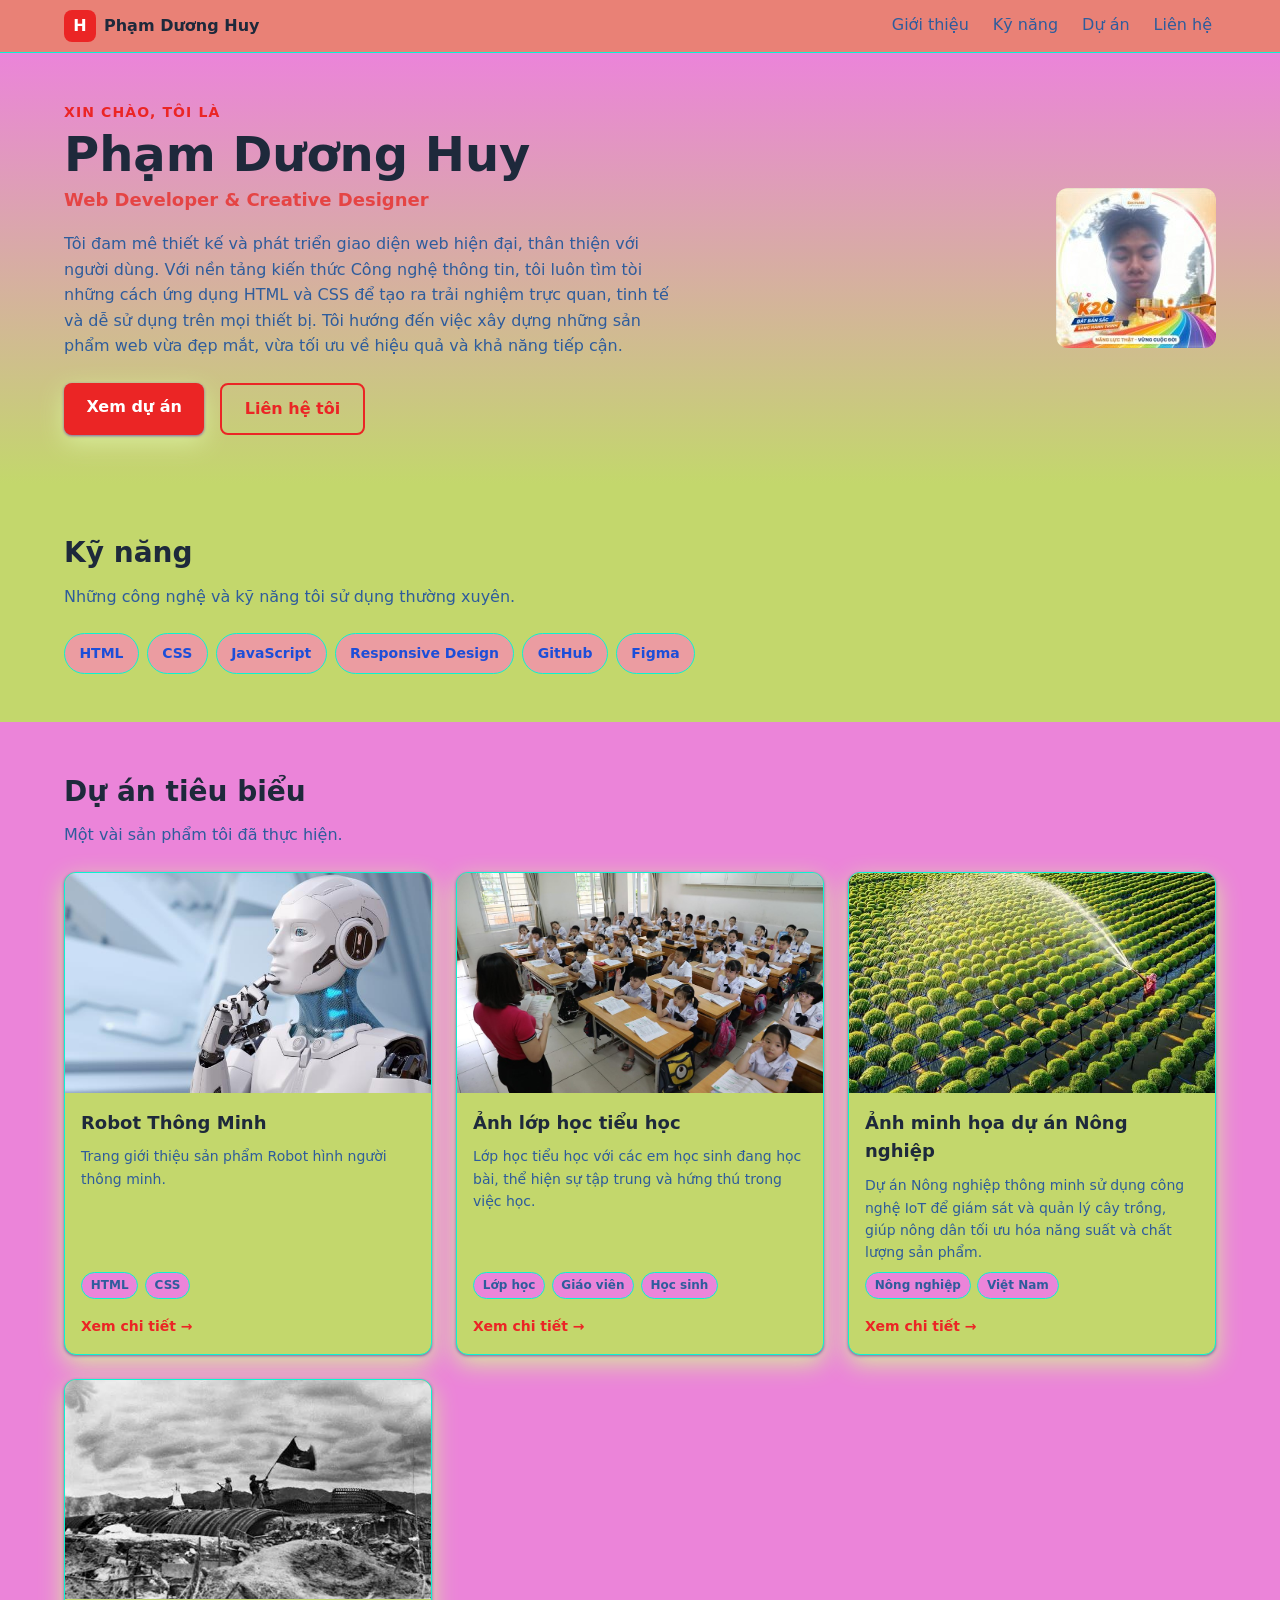
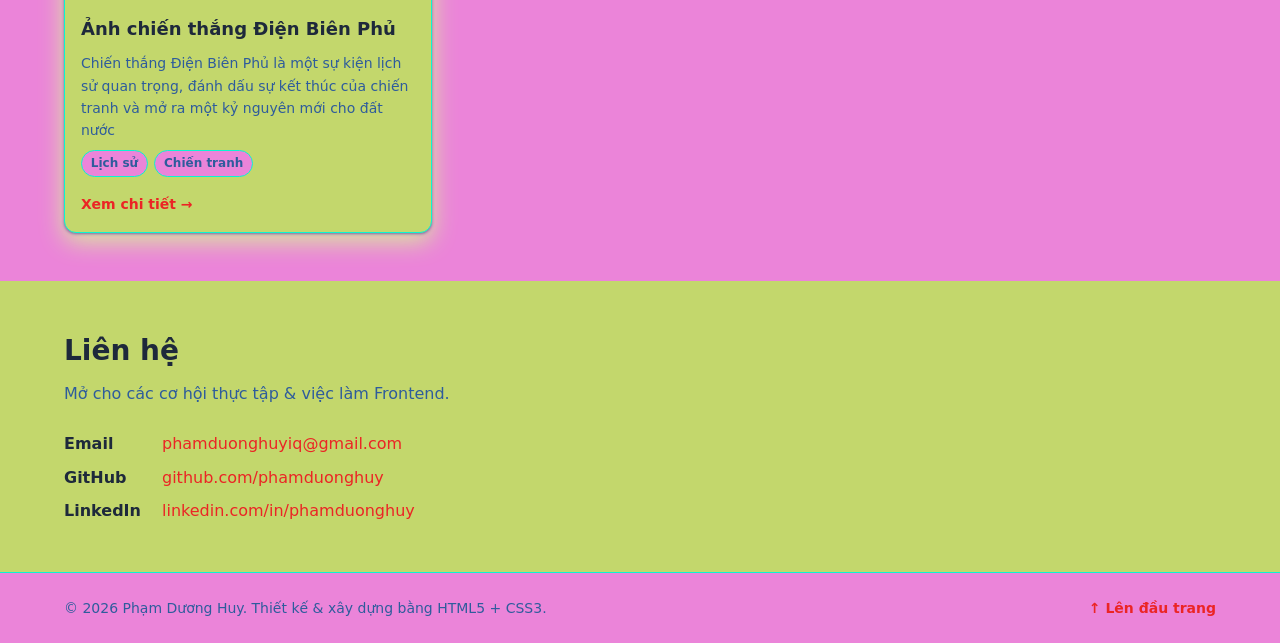
==== KT A2.1/index.html @ f06070e9 "Add full project source code" ====
<!DOCTYPE html>
<!-- lang="vi" khai báo ngôn ngữ trang → hỗ trợ screen reader & SEO -->
<html lang="vi">

<head>
  <!-- ========== METADATA BẮT BUỘC ========== -->
  <meta charset="UTF-8" />
  <!-- viewport: nền tảng của responsive mobile-first, khóa tỉ lệ 1:1 với thiết bị -->
  <meta name="viewport" content="width=device-width, initial-scale=1.0" />
  <meta name="description"
    content="Portfolio CV của Phạm Dương Huy – Frontend Developer. Dự án, kỹ năng và thông tin liên hệ." />
  <meta name="author" content="Phạm Dương Huy" />
  <title>Phạm Dương Huy · Frontend Developer</title>

  <!-- Liên kết tới file CSS tách rời (yêu cầu của bài) -->
  <link rel="stylesheet" href="./assets/css/styles.css" />
</head>

<body>

  <!-- ========================================================== -->
  <!-- HEADER: nhận diện + điều hướng chính                        -->
  <!-- ========================================================== -->
  <header class="site-header">
    <div class="container header-inner">
      <!-- Thương hiệu cá nhân -->
      <a class="brand" href="#top" aria-label="Về đầu trang">
        <span class="brand-mark" aria-hidden="true">H</span>
        <span class="brand-name">Phạm Dương Huy</span>
      </a>

      <!-- NAV dùng Flexbox (xem styles.css) -->
      <nav class="main-nav" aria-label="Điều hướng chính">
        <ul class="nav-list">
          <li><a href="#about">Giới thiệu</a></li>
          <li><a href="#skills">Kỹ năng</a></li>
          <li><a href="#projects">Dự án</a></li>
          <li><a href="#contact">Liên hệ</a></li>
        </ul>
      </nav>
    </div>
  </header>

  <!-- ========================================================== -->
  <!-- MAIN: toàn bộ nội dung chính của trang                      -->
  <!-- ========================================================== -->
  <main id="top">
    <!-- ----- SECTION: Giới thiệu / Hero ----- -->
    <section id="about" class="hero">
      <div class="container hero-inner">
        <div class="hero-text">
          <p class="eyebrow">Xin chào, tôi là</p>
          <h1 class="hero-title">Phạm Dương Huy</h1>
          <p class="hero-role">Web Developer &amp; Creative Designer</p>
          <p class="hero-desc">
            Tôi đam mê thiết kế và phát triển giao diện web hiện đại, thân thiện với người dùng. Với nền tảng kiến thức
            Công nghệ thông tin, tôi luôn tìm tòi những cách ứng dụng HTML và CSS để tạo ra trải nghiệm trực quan, tinh
            tế và dễ sử dụng trên mọi thiết bị. Tôi hướng đến việc xây dựng những sản phẩm web vừa đẹp mắt, vừa tối ưu
            về hiệu quả và khả năng tiếp cận.
          </p>
          <div class="hero-actions">
            <a class="btn btn-primary" href="#projects">Xem dự án</a>
            <a class="btn btn-outline" href="#contact">Liên hệ tôi</a>
          </div>
        </div>

        <!-- Ảnh đại diện: dùng placeholder, thay bằng ảnh thật của bạn -->
        <figure class="hero-avatar">
          <img src="./assets/img/Huydz.png" alt="Ảnh đại diện của Phạm Dương Huy" width="320" height="320" />
        </figure>
      </div>
    </section>

    <!-- ----- SECTION: Kỹ năng ----- -->
    <section id="skills" class="section">
      <div class="container">
        <h2 class="section-title">Kỹ năng</h2>
        <p class="section-sub">Những công nghệ và kỹ năng tôi sử dụng thường xuyên.</p>

        <ul class="skill-grid">
          <li class="skill-chip">HTML</li>
          <li class="skill-chip">CSS</li>
          <li class="skill-chip">JavaScript</li>
          <li class="skill-chip">Responsive Design</li>
          <li class="skill-chip">GitHub</li>
          <li class="skill-chip">Figma</li>
        </ul>
      </div>
    </section>

    <!-- ----- SECTION: Dự án (danh sách thẻ dùng CSS Grid) ----- -->
    <section id="projects" class="section section-muted">
      <div class="container">
        <h2 class="section-title">Dự án tiêu biểu</h2>
        <p class="section-sub">Một vài sản phẩm tôi đã thực hiện.</p>

        <!-- .project-grid dùng CSS Grid (xem styles.css) -->
        <div class="project-grid">

          <!-- Mỗi thẻ là một <article> độc lập, có thể đứng riêng -->
          <article class="card">
            <img class="card-media" src="./assets/img/robot hình người.png" alt="Robot Thông Minh" width="600"
              height="360" />
            <div class="card-body">
              <h3 class="card-title">Robot Thông Minh</h3>
              <p class="card-desc">
                Trang giới thiệu sản phẩm Robot hình người thông minh.
              </p>
              <ul class="tag-list">
                <li>HTML</li>
                <li>CSS</li>
              </ul>
              <a class="card-link" href="#">Xem chi tiết →</a>
            </div>
          </article>

          <article class="card">
            <img class="card-media" src="./assets/img/Lớp học.jpg""
              alt=" Ảnh lớp học tiểu học" width="600" height="360" />
            <div class="card-body">
              <h3 class="card-title">Ảnh lớp học tiểu học</h3>
              <p class="card-desc">
                Lớp học tiểu học với các em học sinh đang học bài, thể hiện sự tập trung và hứng thú trong việc học.
              </p>
              <ul class="tag-list">
                <li>Lớp học</li>
                <li>Giáo viên</li>
                <li>Học sinh</li>
              </ul>
              <a class="card-link" href="#">Xem chi tiết →</a>
            </div>
          </article>

          <article class="card">
            <img class="card-media" src="assets/img/nông nghiệp.jpg" alt="Ảnh minh họa dự án Nông nghiệp" width="600"
              height="360" />
            <div class="card-body">
              <h3 class="card-title">Ảnh minh họa dự án Nông nghiệp</h3>
              <p class="card-desc">
                Dự án Nông nghiệp thông minh sử dụng công nghệ IoT để giám sát và quản lý cây trồng, giúp nông dân tối
                ưu hóa
                năng suất và chất lượng sản phẩm.
              </p>
              <ul class="tag-list">
                <li>Nông nghiệp</li>
                <li>Việt Nam</li>
              </ul>
              <a class="card-link" href="#">Xem chi tiết →</a>
            </div>
          </article>

          <article class="card">
            <img class="card-media" src="assets/img/lịch sử.jpg" alt="Ảnh chiến thắng Điện Biên Phủ" width="600"
              height="360" />
            <div class="card-body">
              <h3 class="card-title">Ảnh chiến thắng Điện Biên Phủ</h3>
              <p class="card-desc">
                Chiến thắng Điện Biên Phủ là một sự kiện lịch sử quan trọng, đánh dấu sự kết thúc của chiến tranh và mở
                ra
                một kỷ nguyên mới cho đất nước
              </p>
              <ul class="tag-list">
                <li>Lịch sử</li>
                <li>Chiến tranh</li>
              </ul>
              <a class="card-link" href="#">Xem chi tiết →</a>
            </div>
          </article>

        </div><!-- /.project-grid -->
      </div>
    </section>

    <!-- ----- SECTION: Liên hệ ----- -->
    <section id="contact" class="section">
      <div class="container contact-inner">
        <h2 class="section-title">Liên hệ</h2>
        <p class="section-sub">Mở cho các cơ hội thực tập &amp; việc làm Frontend.</p>

        <ul class="contact-list">
          <li><span class="contact-label">Email</span> <a
              href="mailto:phamduonghuyiq@gmail.com">phamduonghuyiq@gmail.com</a></li>
          <li><span class="contact-label">GitHub</span> <a
              href="https://github.com/phamduonghuy">github.com/phamduonghuy</a></li>
          <li><span class="contact-label">LinkedIn</span> <a
              href="https://linkedin.com/in/phamduonghuy">linkedin.com/in/phamduonghuy</a></li>
        </ul>
      </div>
    </section>

  </main>

  <!-- ========================================================== -->
  <!-- FOOTER                                                      -->
  <!-- ========================================================== -->
  <footer class="site-footer">
    <div class="container footer-inner">
      <p>© 2026 Phạm Dương Huy. Thiết kế &amp; xây dựng bằng HTML5 + CSS3.</p>
      <a href="#top" class="to-top">↑ Lên đầu trang</a>
    </div>
  </footer>

</body>

</html>
---- KT A2.1/assets/css/styles.css ----
/* ==========================================================================
   PORTFOLIO CV – styles.css
   Chiến lược: MOBILE-FIRST
   - Mặc định (ngoài media query) = giao diện cho màn hình nhỏ nhất (~360px)
   - @media (min-width: 768px)  → nâng cấp cho tablet
   - @media (min-width: 1280px) → nâng cấp cho desktop
   ========================================================================== */

/* ==========================================================================
   1. DESIGN TOKENS – biến hệ thống thị giác (màu, chữ, khoảng cách, bo góc)
   Dùng custom properties để thay đổi tập trung, nhất quán toàn trang.
   ========================================================================== */
:root {
  /* --- Bảng màu --- */
  --color-primary: #eb2525;      /* xanh thương hiệu */
  --color-primary-dark: #1d4ed8;
  --color-accent: #e54444;       /* tím nhấn */
  --color-text: #1e293b;         /* chữ chính */
  --color-text-soft: #2e5c9c;    /* chữ phụ */
  --color-bg: #c3d76c;           /* nền trang */
  --color-surface: #eb84d9;      /* nền vùng nhấn */
  --color-border: #0bf4d1;       /* viền */
  --color-chip: #eb9ca1;         /* nền chip kỹ năng */

  /* --- Typography --- */
  --font-base: system-ui, -apple-system, "Segoe UI", Roboto, Helvetica, Arial, sans-serif;
  --fs-sm: 0.875rem;   /* 14px */
  --fs-base: 1rem;     /* 16px */
  --fs-lg: 1.125rem;   /* 18px */
  --fs-h2: 1.5rem;     /* 24px */
  --fs-h1: 2rem;       /* 32px (sẽ tăng ở desktop) */
  --lh-base: 1.6;

  /* --- Khoảng cách (spacing scale) --- */
  --space-1: 0.5rem;
  --space-2: 1rem;
  --space-3: 1.5rem;
  --space-4: 2rem;
  --space-5: 3rem;

  /* --- Bố cục --- */
  --container-max: 1200px;
  --radius: 12px;
  --radius-sm: 8px;
  --shadow: 0 1px 3px rgb(124, 101, 165), 0 8px 24px rgb(216, 237, 154);
}

/* ==========================================================================
   2. CHUẨN HÓA BOX MODEL + RESET CƠ BẢN
   ========================================================================== */
*,
*::before,
*::after {
  box-sizing: border-box;   /* width đã bao gồm padding + border → dễ tính toán */
}

* {
  margin: 0;
  padding: 0;
}

html {
  scroll-behavior: smooth;        /* cuộn mượt khi bấm nav */
  -webkit-text-size-adjust: 100%; /* chống iOS tự phóng chữ */
}

body {
  font-family: var(--font-base);
  font-size: var(--fs-base);
  line-height: var(--lh-base);
  color: var(--color-text);
  background: var(--color-bg);
  overflow-x: hidden; /* LƯỚI AN TOÀN chống cuộn ngang; bố cục bên dưới vẫn tự đúng */
}

img {
  display: block;
  max-width: 100%;  /* ảnh không bao giờ tràn khung → không gây cuộn ngang */
  height: auto;
}

a {
  color: inherit;
  text-decoration: none;
}

ul {
  list-style: none;
}

/* ==========================================================================
   3. LAYOUT DÙNG LẠI – .container
   ========================================================================== */
.container {
  width: 100%;
  max-width: var(--container-max);
  margin-inline: auto;
  padding-inline: var(--space-2); /* lề ngang an toàn trên mobile */
}

.section {
  padding-block: var(--space-5);
}

.section-muted {
  background: var(--color-surface);
}

.section-title {
  font-size: var(--fs-h2);
  margin-bottom: var(--space-1);
}

.section-sub {
  color: var(--color-text-soft);
  margin-bottom: var(--space-3);
}

/* ==========================================================================
   4. HEADER + NAV (FLEXBOX)
   Mobile: thương hiệu trên, menu xuống dòng và tự wrap → không tràn ngang.
   ========================================================================== */
.site-header {
  position: sticky;
  top: 0;
  z-index: 10;
  background: rgba(238, 120, 120, 0.9);
  backdrop-filter: blur(8px);
  border-bottom: 1px solid var(--color-border);
}

.header-inner {
  display: flex;             /* FLEXBOX */
  flex-wrap: wrap;           /* cho phép xuống dòng trên màn hình hẹp */
  align-items: center;
  justify-content: space-between;
  gap: var(--space-1);
  padding-block: var(--space-1);
}

.brand {
  display: flex;
  align-items: center;
  gap: var(--space-1);
  font-weight: 700;
}

.brand-mark {
  display: grid;
  place-items: center;
  width: 2rem;
  height: 2rem;
  border-radius: var(--radius-sm);
  background: var(--color-primary);
  color: #fff;
  font-weight: 800;
}

/* Danh sách nav cũng là flex container */
.nav-list {
  display: flex;            /* FLEXBOX cho thanh điều hướng */
  flex-wrap: wrap;
  gap: var(--space-2);
}

.nav-list a {
  display: inline-block;
  padding: 0.25rem 0.25rem;
  color: var(--color-text-soft);
  font-weight: 500;
  border-bottom: 2px solid transparent;
  transition: color 0.15s, border-color 0.15s;
}

.nav-list a:hover,
.nav-list a:focus-visible {
  color: var(--color-primary);
  border-bottom-color: var(--color-primary);
}

/* ==========================================================================
   5. HERO / GIỚI THIỆU
   Mobile: xếp dọc (text trên, avatar dưới). Desktop: 2 cột.
   ========================================================================== */
.hero {
  padding-block: var(--space-5);
  background: linear-gradient(180deg, var(--color-surface), var(--color-bg));
}

.hero-inner {
  display: flex;
  flex-direction: column;     /* mobile-first: xếp dọc */
  gap: var(--space-4);
  align-items: flex-start;
}

.eyebrow {
  color: var(--color-primary);
  font-weight: 600;
  text-transform: uppercase;
  letter-spacing: 0.08em;
  font-size: var(--fs-sm);
}

.hero-title {
  font-size: var(--fs-h1);
  line-height: 1.15;
  margin-block: 0.25rem;
}

.hero-role {
  font-size: var(--fs-lg);
  color: var(--color-accent);
  font-weight: 600;
  margin-bottom: var(--space-2);
}

.hero-desc {
  color: var(--color-text-soft);
  max-width: 60ch;
  margin-bottom: var(--space-3);
}

.hero-actions {
  display: flex;
  flex-wrap: wrap;
  gap: var(--space-2);
}

.hero-avatar img {
  border-radius: var(--radius);
  /* box-shadow: var(--shadow); */
  width: 100%;
  /* max-width: 260px; */
}

/* --- Nút bấm --- */
.btn {
  display: inline-block;
  padding: 0.7rem 1.4rem;
  border-radius: var(--radius-sm);
  font-weight: 600;
  text-align: center;
  transition: transform 0.12s, background 0.15s, box-shadow 0.15s;
}

.btn:active { transform: translateY(1px); }

.btn-primary {
  background: var(--color-primary);
  color: #fff;
  box-shadow: var(--shadow);
}
.btn-primary:hover { background: var(--color-primary-dark); }

.btn-outline {
  border: 2px solid var(--color-primary);
  color: var(--color-primary);
}
.btn-outline:hover { background: var(--color-chip); }

/* ==========================================================================
   6. KỸ NĂNG – chip tự wrap bằng flex
   ========================================================================== */
.skill-grid {
  display: flex;
  flex-wrap: wrap;
  gap: var(--space-1);
}

.skill-chip {
  background: var(--color-chip);
  color: var(--color-primary-dark);
  border: 1px solid var(--color-border);
  padding: 0.5rem 0.9rem;
  border-radius: 999px;
  font-size: var(--fs-sm);
  font-weight: 600;
}

/* ==========================================================================
   7. DỰ ÁN – CSS GRID cho danh sách thẻ
   Mobile: 1 cột. Tablet: 2 cột. Desktop: 3 cột.
   ========================================================================== */
.project-grid {
  display: grid;                       /* CSS GRID */
  grid-template-columns: 1fr;          /* mobile-first: 1 cột */
  gap: var(--space-3);
}

.card {
  background: var(--color-bg);
  border: 1px solid var(--color-border);
  border-radius: var(--radius);
  overflow: hidden;                    /* bo góc gọn cả ảnh */
  box-shadow: var(--shadow);
  display: flex;
  flex-direction: column;
  transition: transform 0.15s, box-shadow 0.15s;
}

.card:hover {
  transform: translateY(-4px);
  box-shadow: 0 12px 32px rgba(15, 23, 42, 0.12);
}

.card-media {
  width: 100%;
  aspect-ratio: 5 / 3;                 /* giữ tỉ lệ ảnh ổn định */
  object-fit: cover;
}

.card-body {
  padding: var(--space-2);
  display: flex;
  flex-direction: column;
  gap: var(--space-1);
  flex: 1;                             /* các thẻ cao bằng nhau trong grid */
}

.card-title { font-size: var(--fs-lg); }

.card-desc {
  color: var(--color-text-soft);
  font-size: var(--fs-sm);
  flex: 1;
}

.tag-list {
  display: flex;
  flex-wrap: wrap;
  gap: 0.4rem;
}

.tag-list li {
  font-size: 0.75rem;
  font-weight: 600;
  color: var(--color-text-soft);
  background: var(--color-surface);
  border: 1px solid var(--color-border);
  padding: 0.2rem 0.55rem;
  border-radius: 999px;
}

.card-link {
  color: var(--color-primary);
  font-weight: 600;
  font-size: var(--fs-sm);
  margin-top: var(--space-1);
}

/* ==========================================================================
   8. LIÊN HỆ
   ========================================================================== */
.contact-list {
  display: flex;
  flex-direction: column;
  gap: var(--space-1);
}

.contact-list li {
  display: flex;
  flex-wrap: wrap;
  gap: var(--space-1);
  align-items: baseline;
}

.contact-label {
  min-width: 90px;
  font-weight: 700;
  color: var(--color-text);
}

.contact-list a { color: var(--color-primary); }
.contact-list a:hover { text-decoration: underline; }

/* ==========================================================================
   9. FOOTER
   ========================================================================== */
.site-footer {
  border-top: 1px solid var(--color-border);
  background: var(--color-surface);
  padding-block: var(--space-3);
}

.footer-inner {
  display: flex;
  flex-wrap: wrap;
  gap: var(--space-1);
  align-items: center;
  justify-content: space-between;
  color: var(--color-text-soft);
  font-size: var(--fs-sm);
}

.to-top { color: var(--color-primary); font-weight: 600; }

/* ==========================================================================
   10. MEDIA QUERIES – nâng cấp theo breakpoint (mobile-first)
   ========================================================================== */

/* ----- TABLET: ≥ 768px ----- */
@media (min-width: 768px) {
  :root {
    --fs-h1: 2.5rem;   /* 40px */
    --fs-h2: 1.75rem;  /* 28px */
  }

  .container { padding-inline: var(--space-3); }

  /* Hero chuyển sang 2 cột */
  .hero-inner {
    flex-direction: row;
    align-items: center;
    justify-content: space-between;
  }
  .hero-text { flex: 1; }
  .hero-avatar img { max-width: 300px; }

  /* Lưới dự án: 2 cột */
  .project-grid {
    grid-template-columns: repeat(2, 1fr);
  }
}

/* ----- DESKTOP: ≥ 1280px ----- */
@media (min-width: 1280px) {
  :root {
    --fs-h1: 3rem;     /* 48px */
  }

  /* Lưới dự án: 3 cột */
  .project-grid {
    grid-template-columns: repeat(3, 1fr);
  }

  .hero-avatar img { max-width: 340px; }
}

/* ==========================================================================
   11. HỖ TRỢ TIẾP CẬN & ƯA THÍCH NGƯỜI DÙNG
   ========================================================================== */
:focus-visible {
  outline: 3px solid var(--color-accent);
  outline-offset: 2px;
  border-radius: 4px;
}

@media (prefers-reduced-motion: reduce) {
  * {
    animation: none !important;
    transition: none !important;
    scroll-behavior: auto !important;
  }
}
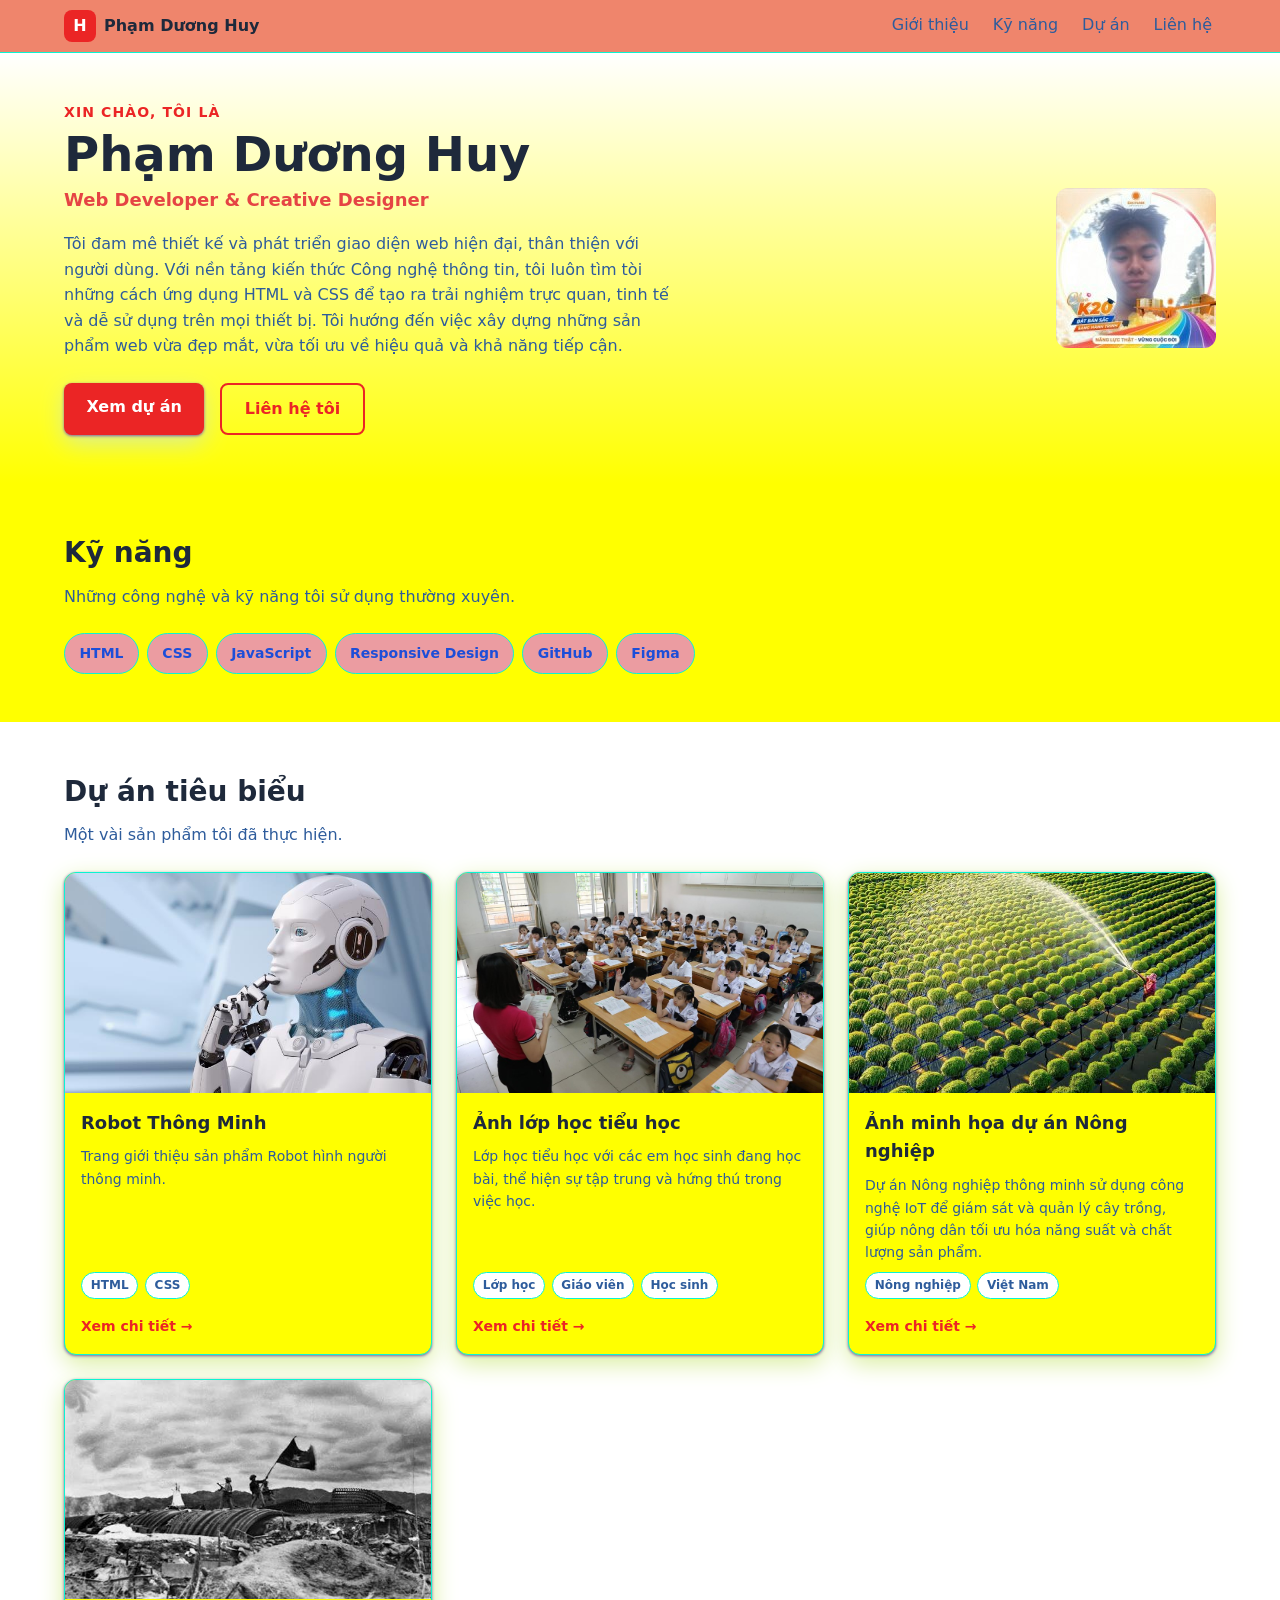
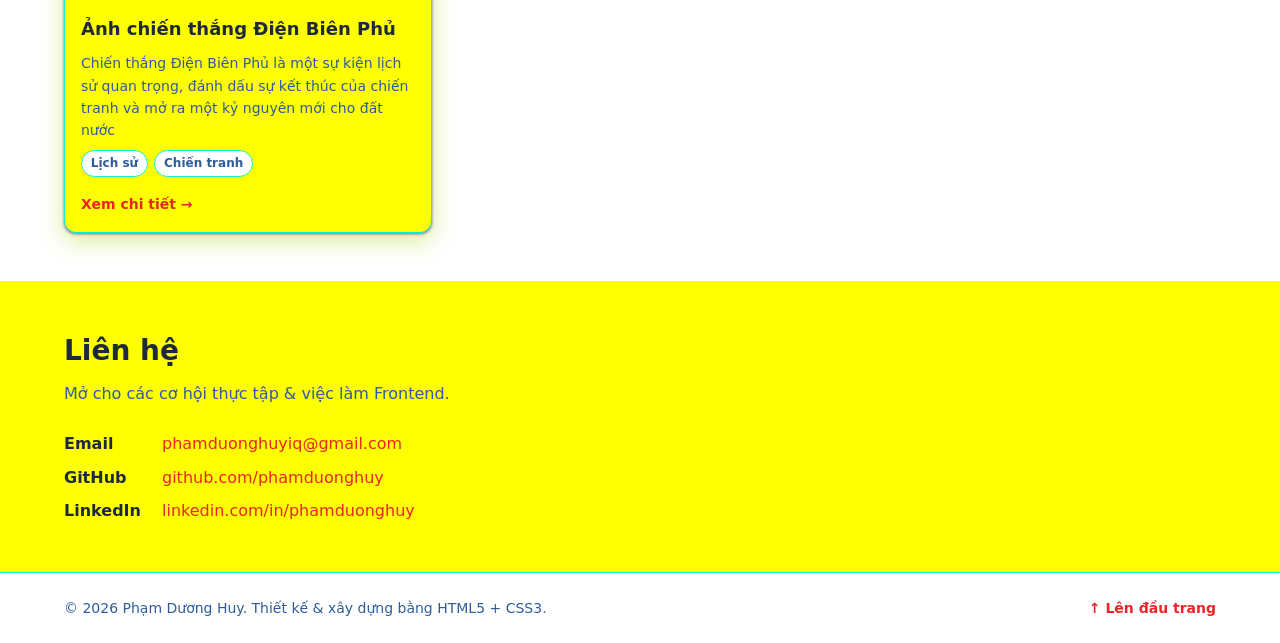
==== commit 0d3ef9f1: "feat(readme): add readme" ====
--- a/KT A2.1/assets/css/styles.css
+++ b/KT A2.1/assets/css/styles.css
@@ -17,8 +17,8 @@
   --color-accent: #e54444;       /* tím nhấn */
   --color-text: #1e293b;         /* chữ chính */
   --color-text-soft: #2e5c9c;    /* chữ phụ */
-  --color-bg: #c3d76c;           /* nền trang */
-  --color-surface: #eb84d9;      /* nền vùng nhấn */
+  --color-bg: #ffff00;           /* nền trang */
+  --color-surface: #ffffff;      /* nền vùng nhấn */
   --color-border: #0bf4d1;       /* viền */
   --color-chip: #eb9ca1;         /* nền chip kỹ năng */
 
